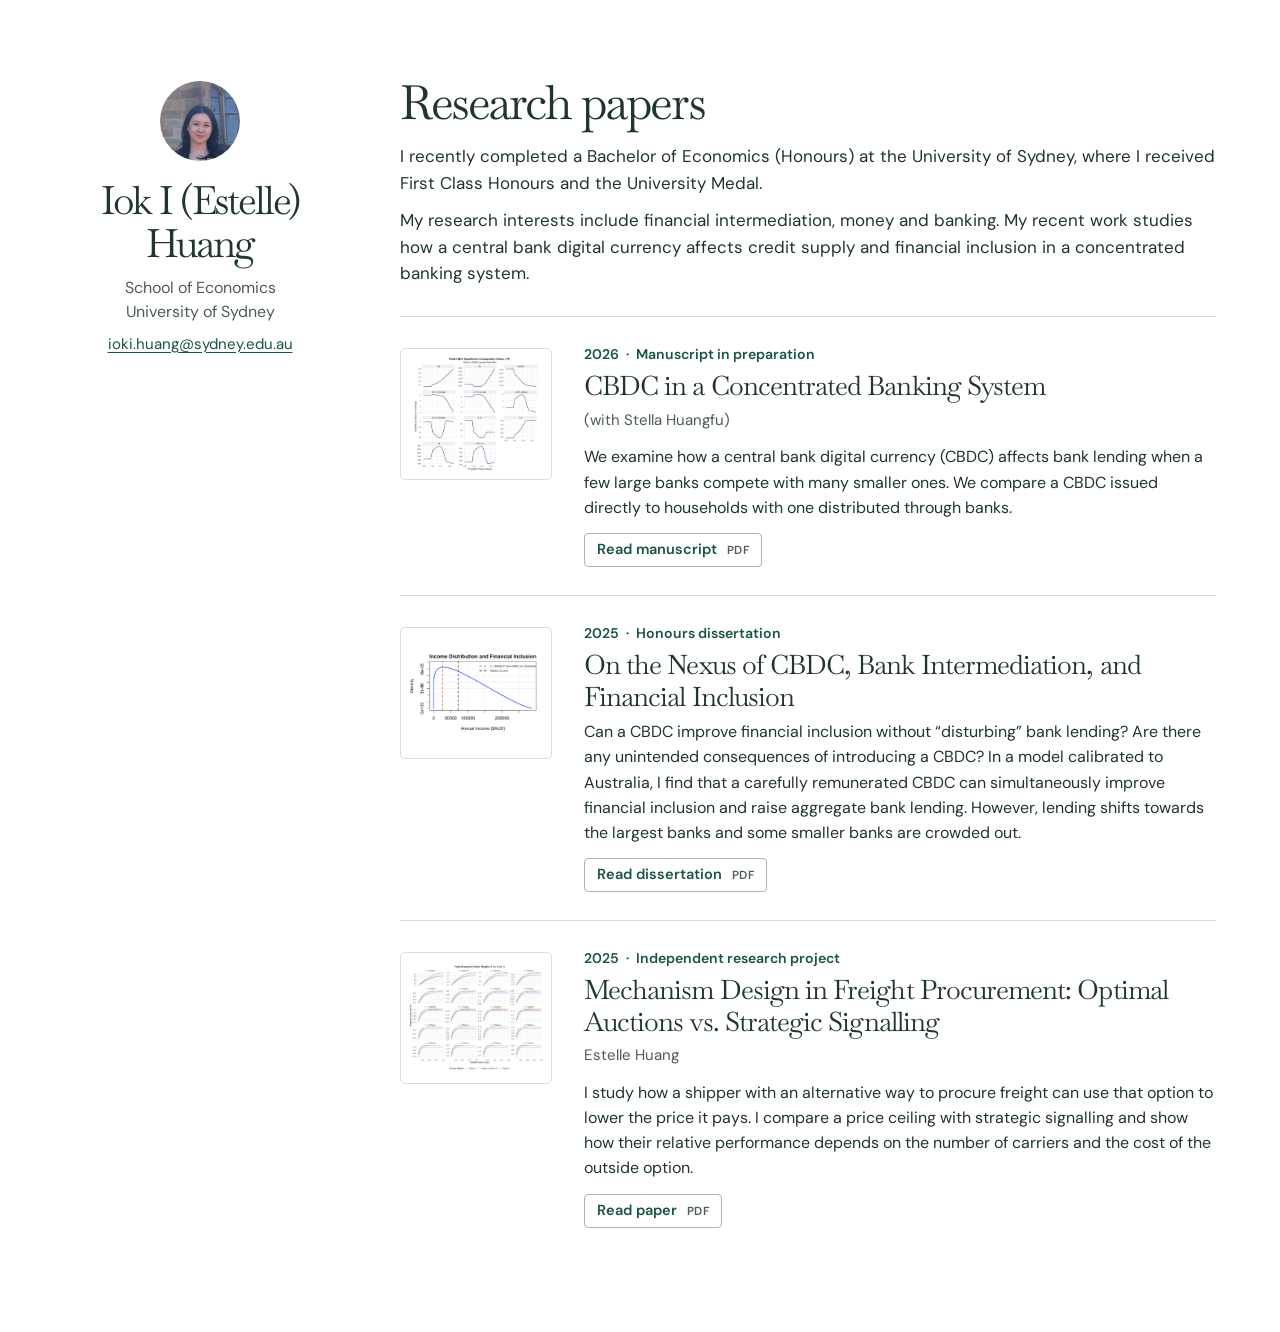
==== index.html @ 50a2ce6f "Update author name and research descriptions in index.html" ====
<!doctype html>
<html lang="en-AU">
<head>
  <meta charset="utf-8">
  <meta name="viewport" content="width=device-width, initial-scale=1">
  <meta name="theme-color" content="#ffffff">
  <meta name="description" content="Research papers by Estelle Huang at the University of Sydney on money, banking and mechanism design.">
  <title>Estelle Huang | Economics</title>
  <link rel="icon" href="assets/eh.png" type="image/png">
  <link rel="stylesheet" href="assets/minimal-light.css">
  <link rel="stylesheet" href="assets/site.css">
</head>
<body>
  <a class="skip-link" href="#research">Skip to research papers</a>
  <div class="wrapper">
    <header class="profile">
      <img class="avatar" src="assets/IMG_4532.jpg" alt="Estelle Huang" width="80" height="80">
      <div class="identity">
        <h1>Iok I (Estelle) Huang</h1>
        <p>School of Economics<br>University of Sydney</p>
        <a class="email" href="mailto:ioki.huang@sydney.edu.au">ioki.huang@sydney.edu.au</a>
      </div>
    </header>

    <main id="research" class="publications" aria-labelledby="research-title">
      <h2 id="research-title">Research papers</h2>
      <p class="introduction">I recently completed a Bachelor of Economics (Honours) at the University of Sydney, where I received First Class Honours and the University Medal.</p>
      <p class="introduction">My research interests include financial intermediation, money and banking. My recent work studies how a central bank digital currency affects credit supply and financial inclusion in a concentrated banking system.</p>

      <ol class="bibliography">
        <li>
          <article class="pub-row" id="cbdc-manuscript">
            <div class="figure"><img src="assets/manuscript-figure.webp" alt="Model outcomes at different single-tier CBDC interest rates."></div>
            <div class="paper">
              <p class="status">2026 <span>·</span> Manuscript in preparation</p>
              <h3>CBDC in a Concentrated Banking System</h3>
              <p class="author"> (with Stella Huangfu) </p>
              <p>We examine how a central bank digital currency (CBDC) affects bank lending when a few large banks compete with many smaller ones. We compare a CBDC issued directly to households with one distributed through banks.</p>
              <a class="pdf" href="https://drive.google.com/file/d/1VFJ-4-iiqdLWS7LKPB_9tIu6vQuxLjyO/view?usp=sharing" aria-label="Read the CBDC manuscript (PDF)">Read manuscript <span>PDF</span></a>
            </div>
          </article>
        </li>
        <li>
          <article class="pub-row" id="honours-dissertation">
            <div class="figure"><img src="assets/thesis-figure.webp" alt="Estimated income distribution and financial inclusion threshold before CBDC."></div>
            <div class="paper">
              <p class="status">2025 <span>·</span> Honours dissertation</p>
              <h3>On the Nexus of CBDC, Bank Intermediation, and Financial Inclusion</h3>
             <!-- <p class="author"> Estelle Huang · Supervised by Stella Huangfu</p> -->
              <p>Can a CBDC improve financial inclusion without “disturbing” bank lending? Are there any unintended consequences of introducing a CBDC? In a model calibrated to Australia, I find that a carefully remunerated CBDC can simultaneously improve financial inclusion and raise aggregate bank lending. However, lending shifts towards the largest banks and some smaller banks are crowded out.</p>
              <a class="pdf" href="https://drive.google.com/file/d/1VDTWEyO0ee7prb26xp3lHLPDd3twOnn8/view?usp=sharing" aria-label="Read the honours dissertation (PDF)">Read dissertation <span>PDF</span></a>
            </div>
          </article>
        </li>
        <li>
          <article class="pub-row" id="freight-procurement">
            <div class="figure"><img src="assets/freight-figure.webp" alt="Expected freight procurement costs under three auction designs." loading="lazy"></div>
            <div class="paper">
              <p class="status">2025 <span>·</span> Independent research project</p>
              <h3>Mechanism Design in Freight Procurement: Optimal Auctions vs. Strategic Signalling</h3>
              <p class="author">Estelle Huang</p>
              <p>I study how a shipper with an alternative way to procure freight can use that option to lower the price it pays. I compare a price ceiling with strategic signalling and show how their relative performance depends on the number of carriers and the cost of the outside option.</p>
              <a class="pdf" href="https://drive.google.com/file/d/1WZMAMWu3oKyIiSUisJtgsNoVNDAgiQW9/view?usp=sharing" aria-label="Read the revised freight procurement paper (PDF)">Read paper <span>PDF</span></a>
            </div>
          </article>
        </li>
      </ol>
    </main>
  </div>
</body>
</html>
---- assets/minimal-light.css ----
h1, h2, h3 {
  line-height: 1.1; }

h1 {
  font-size: 28px;
  font-weight: 500;
  color: #043361;
  margin: 0 0 20px; }

h2 {
  font-size: 157%;
  font-weight: 500;
  color: #043361;
  margin: 2px 0 15px; }

h3, h4, h5, h6 {
  font-weight: 600;
  color: #043361;
  margin: 0 0 20px; }

p, ul, ol, table, pre, dl {
  margin: 0 0 20px; }

a {
  color: #39c;
  text-decoration: none; }
  a:hover {
    color: #069; }
  a small {
    font-size: 11px;
    color: #777;
    margin-top: -0.3em;
    display: block; }
  a:hover small {
    color: #777; }

strong {
  color: #222;
  font-weight: 500; }

small {
  font-size: 11px; }

img {
  max-width: 100%; }

hr {
  border: 0;
  background: #e5e5e5;
  height: 1px;
  margin: 0 0 20px; }

blockquote {
  border-left: 1px solid #e5e5e5;
  margin: 0;
  padding: 0 0 0 20px;
  font-style: italic; }

code, pre {
  font-family: Monaco, Bitstream Vera Sans Mono, Lucida Console, Terminal, Consolas, Liberation Mono, DejaVu Sans Mono, Courier New, monospace;
  color: #333; }

pre {
  max-width: 500px;
  padding: 8px 15px;
  background: #f8f8f8;
  border-radius: 5px;
  border: 1px solid #e5e5e5;
  overflow-x: auto; }

table {
  width: 100%;
  border-collapse: collapse; }

th, td {
  text-align: left;
  padding: 5px 10px;
  border-bottom: 1px solid #e5e5e5; }

th, dt {
  color: #444; }

dt {
  font-weight: 500; }

position {
  font-size: 1.1rem; }

email {
  font-size: 14px;
  font-family: "Ubuntu Mono", monospace; }

autocolor {
  color: #595959; }

lightonly {
  visibility: visible; }

darkonly {
  visibility: hidden; }

education {
  font-weight: 500;
  font-size: 115%; }

papertitle {
  font-weight: 600;
  font-size: 100%; }

.biblink {
  text-decoration: none;
  display: inline;
  margin-right: 0; }

.fakelink {
  text-decoration: none;
  cursor: pointer; }

.bibref {
  font-size: 70%;
  margin-top: 10px;
  margin-left: 0;
  display: none;
  font-family: monospace; }

.wrapper {
  width: 960px;
  margin: 0 auto; }

header {
  width: 232px;
  float: left;
  position: fixed;
  -webkit-font-smoothing: subpixel-antialiased;
  padding-top: 4em;
  text-align: center; }

section {
  width: 650px;
  float: right;
  padding-top: 4em;
  padding-bottom: 50px; }

footer {
  width: 232px;
  float: left;
  position: fixed;
  bottom: 30px;
  -webkit-font-smoothing: subpixel-antialiased;
  text-align: center; }

.pub-row {
  display: flex;
  align-items: center; }

.image {
  border-radius: 0.35em;
  border: 0;
  display: inline-block;
  position: relative; }
  .image:before {
    transition: opacity 0.2s ease-in-out;
    border-radius: 0.35em;
    content: '';
    display: block;
    height: 100%;
    left: 0;
    opacity: 0.5;
    position: absolute;
    top: 0;
    width: 100%; }
  .image.avatar {
    border-radius: 100%; }
    .image.avatar:before {
      display: none; }
    .image.avatar img {
      border-radius: 100%;
      width: 45%;
      padding: 20px; }

#header .image.avatar {
  margin: 0 0 1em 0;
  width: 8em; }

.social-icons a {
  display: inline-block;
  height: 2.4rem;
  width: 2.4rem;
  background-color: transparent;
  color: #043361 !important;
  border-radius: 100%;
  text-align: center;
  font-size: 1.15rem;
  line-height: 2.5rem;
  margin: 0 5px 0 0; }
  .social-icons a:last-child {
    margin-right: 0; }
  .social-icons a:hover {
    background-color: white;
    color: black !important;
    transform: scale(1.2); }
.social-icons .ai-google-scholar {
  font-size: 1.2rem; }
.social-icons .ai-cv {
  font-size: 1.3rem; }

.icon-button {
  background-color: white;
  border-radius: 3.6rem;
  cursor: pointer;
  display: inline-block;
  font-size: 2rem;
  height: 3.6rem;
  line-height: 3.6rem;
  margin: 0 5px;
  position: relative;
  text-align: center;
  -webkit-user-select: none;
  user-select: none;
  width: 3.6rem; }
  .icon-button span {
    border-radius: 0;
    display: block;
    height: 0;
    left: 50%;
    margin: 0;
    position: absolute;
    top: 50%;
    transition: all 0.3s;
    width: 0; }
  .icon-button:hover span {
    width: 3.6rem;
    height: 3.6rem;
    border-radius: 3.6rem;
    margin: -1.8rem; }
  .icon-button i {
    background: none;
    color: white;
    height: 3.6rem;
    left: 0;
    line-height: 3.6rem;
    position: absolute;
    top: 0;
    transition: all 0.3s;
    width: 3.6rem;
    z-index: 10; }
  .icon-button .icon-twitter {
    color: #4099ff; }
  .icon-button .icon-facebook {
    color: #4286f4; }
  .icon-button .icon-github {
    color: #000; }
  .icon-button .icon-linkedin {
    color: #0077b5; }
  .icon-button:hover .icon-twitter, .icon-button:hover .icon-facebook, .icon-button:hover .icon-github, .icon-button:hover .icon-linkedin {
    color: white; }

.twitter span {
  background-color: #4099ff; }

.facebook span {
  background-color: #4286f4; }

.linkedin span {
  background-color: #0077b5; }

.github span {
  background-color: #000; }

header ul {
  list-style: none;
  height: 40px;
  padding: 0;
  background: #f4f4f4;
  border-radius: 5px;
  border: 1px solid #e0e0e0;
  width: 270px; }
  header ul li {
    width: 89px;
    float: left;
    border-right: 1px solid #e0e0e0;
    height: 40px; }
    header ul li:first-child a {
      border-radius: 5px 0 0 5px; }
    header ul li:last-child a {
      border-radius: 0 5px 5px 0; }
  header ul li + li + li {
    border-right: none;
    width: 89px; }
  header ul a {
    line-height: 1;
    font-size: 11px;
    color: #999;
    display: block;
    text-align: center;
    padding-top: 6px;
    height: 34px; }
    header ul a:hover {
      color: #999; }
    header ul a:active {
      background-color: #f0f0f0; }
    header ul a strong {
      font-size: 14px;
      display: block;
      color: #222; }

@media print, screen and (max-width: 960px) {
  body {
    word-wrap: break-word;
    padding: 15px; }

  div.wrapper {
    width: auto;
    margin: 0; }

  header, section, footer {
    float: none;
    position: static;
    width: auto; }

  header {
    padding: 0; }
    header a small {
      display: inline; }
    header ul {
      position: absolute;
      right: 50px;
      top: 52px; }

  section {
    border-top: 1px solid #e5e5e5;
    padding: 20px 0;
    margin: 0 0 20px; }

  pre, code {
    word-wrap: normal; }

  .image.avatar img {
    width: 117px; }

  #head1o2, #head2o2 {
    visibility: hidden; } }
@media print, screen and (max-width: 480px) {
  .pub-row {
    display: block; }

  header ul {
    width: 99%; }

  header ul li, header ul li + li + li {
    width: 33%; }

  .image.avatar img {
    width: 95px; } }
@media print {
  body {
    padding: 0.4in;
    font-size: 12pt;
    color: #444; } }
---- assets/site.css ----
/* Estelle Huang's customisation of Yaoyao Liu's Minimal Light academic homepage. */
@font-face {
  font-family: Baskervville;
  src: url("baskervville.woff2") format("woff2");
  font-display: swap;
}
@font-face {
  font-family: "DM Sans";
  src: url("dmsans.woff2") format("woff2");
  font-weight: 400 700;
  font-display: swap;
}
:root {
  --ink: #20352f;
  --green: #19553f;
  --muted: #4d5d56;
  --rule: #d7e0d9;
  --serif: Baskervville, Georgia, serif;
  --sans: "DM Sans", Arial, sans-serif;
}
* { box-sizing: border-box; }
body {
  margin: 0;
  padding: 0;
  background: white;
  color: var(--ink);
  font: 400 1rem/1.57 var(--sans);
}
div.wrapper {
  display: grid;
  grid-template-columns: minmax(13rem, 17rem) minmax(0, 51rem);
  gap: clamp(2.2rem, 5vw, 5rem);
  width: min(90%, 75rem);
  margin: 0 auto;
  padding: clamp(2.8rem, 6vw, 5.5rem) 0;
}
header.profile {
  position: sticky;
  float: none;
  top: 2rem;
  width: auto;
  align-self: start;
  padding: .25rem 0 1.75rem;
  text-align: center;
}
.avatar { display: block; border-radius: 50%; margin: 0 auto 1.15rem; }
h1, h2, h3 { font-family: var(--serif); font-weight: 400; color: var(--ink); }
h1 { margin: 0 0 .65rem; font-size: 2.45rem; letter-spacing: -.055em; }
.identity p { margin: 0; line-height: 1.5; color: var(--muted); }
.identity { min-width: 0; }
.identity .email {
  display: inline-block;
  margin-top: .55rem;
  max-width: 100%;
  overflow-wrap: anywhere;
  color: var(--green);
  font-size: .94rem;
  text-decoration: underline;
  text-underline-offset: .18em;
}
h2 { margin: 0 0 .9rem; font-size: clamp(2.25rem, 3.7vw, 3rem); letter-spacing: -.052em; }
.introduction { margin: 0 0 1.8rem; max-width: 68ch; font-size: 1.0625rem; }
.introduction:has(+ .introduction) { margin-bottom: .65rem; }
.bibliography { list-style: none; padding: 0; margin: 0; }
.bibliography li { border-top: 1px solid var(--rule); }
.pub-row {
  display: grid;
  grid-template-columns: minmax(7rem, 9.5rem) minmax(0, 1fr);
  column-gap: clamp(1.3rem, 2.5vw, 2.3rem);
  align-items: start;
  padding: 1.75rem 0;
}
.figure {
  margin-top: .2rem;
  display: grid;
  place-items: center;
  aspect-ratio: 1.15;
  padding: .5rem;
  border: 1px solid var(--rule);
  border-radius: 5px;
}
.figure img { display: block; width: 100%; height: 100%; min-height: 0; object-fit: contain; }
.paper p { margin: 0; }
.paper .status {
  color: var(--green);
  font-size: .88rem;
  font-weight: 600;
  line-height: 1.4;
}
.status span { margin-inline: .25rem; }
h3 {
  font-size: clamp(1.45rem, 2.1vw, 1.8rem);
  letter-spacing: -.035em;
  line-height: 1.17;
  margin: .35rem 0 .45rem;
}
.paper .author { color: var(--muted); font-size: .94rem; margin-bottom: .75rem; }
a.pdf {
  display: inline-flex;
  gap: .6rem;
  align-items: baseline;
  border: 1px solid #a5b9ac;
  border-radius: 4px;
  margin-top: .85rem;
  padding: .35rem .75rem;
  font: 600 .91rem/1.4 var(--sans);
  color: var(--green);
}
.pdf span { color: var(--muted); font-size: .73rem; letter-spacing: .04em; }
a.pdf:hover { color: var(--green); background: #eff6f0; border-color: var(--green); }
a:focus-visible { outline: 3px solid #26724d; outline-offset: 4px; }
.skip-link { position: absolute; top: -6rem; left: 1rem; padding: .45rem 1rem; background: white; color: var(--green); }
.skip-link:focus { top: .5rem; }
@media (max-width: 52rem) {
  div.wrapper { display: block; width: min(89%, 43rem); padding-block: 2rem; }
  header.profile { position: static; display: flex; align-items: center; gap: 1.1rem; text-align: left; padding: 0 0 2rem; }
  .avatar { width: 3.7rem; height: 3.7rem; margin: 0; }
  h1 { font-size: 2rem; margin-bottom: .25rem; }
  .identity p { font-size: .94rem; }
  .pub-row { grid-template-columns: 7.6rem minmax(0, 1fr); }
}
@media (max-width: 36rem) {
  div.wrapper { width: calc(100% - 2.6rem); }
  .pub-row { display: block; padding: 1.45rem 0; }
  .figure { display: none; }
  .introduction { font-size: 1rem; }
  a.pdf { min-height: 2.6rem; align-items: center; }
}
@media print {
  div.wrapper { display: block; width: 100%; padding: 0; }
  header.profile { position: static; text-align: left; padding-bottom: 1rem; }
  .avatar { display: none; }
  .pub-row { break-inside: avoid; }
}
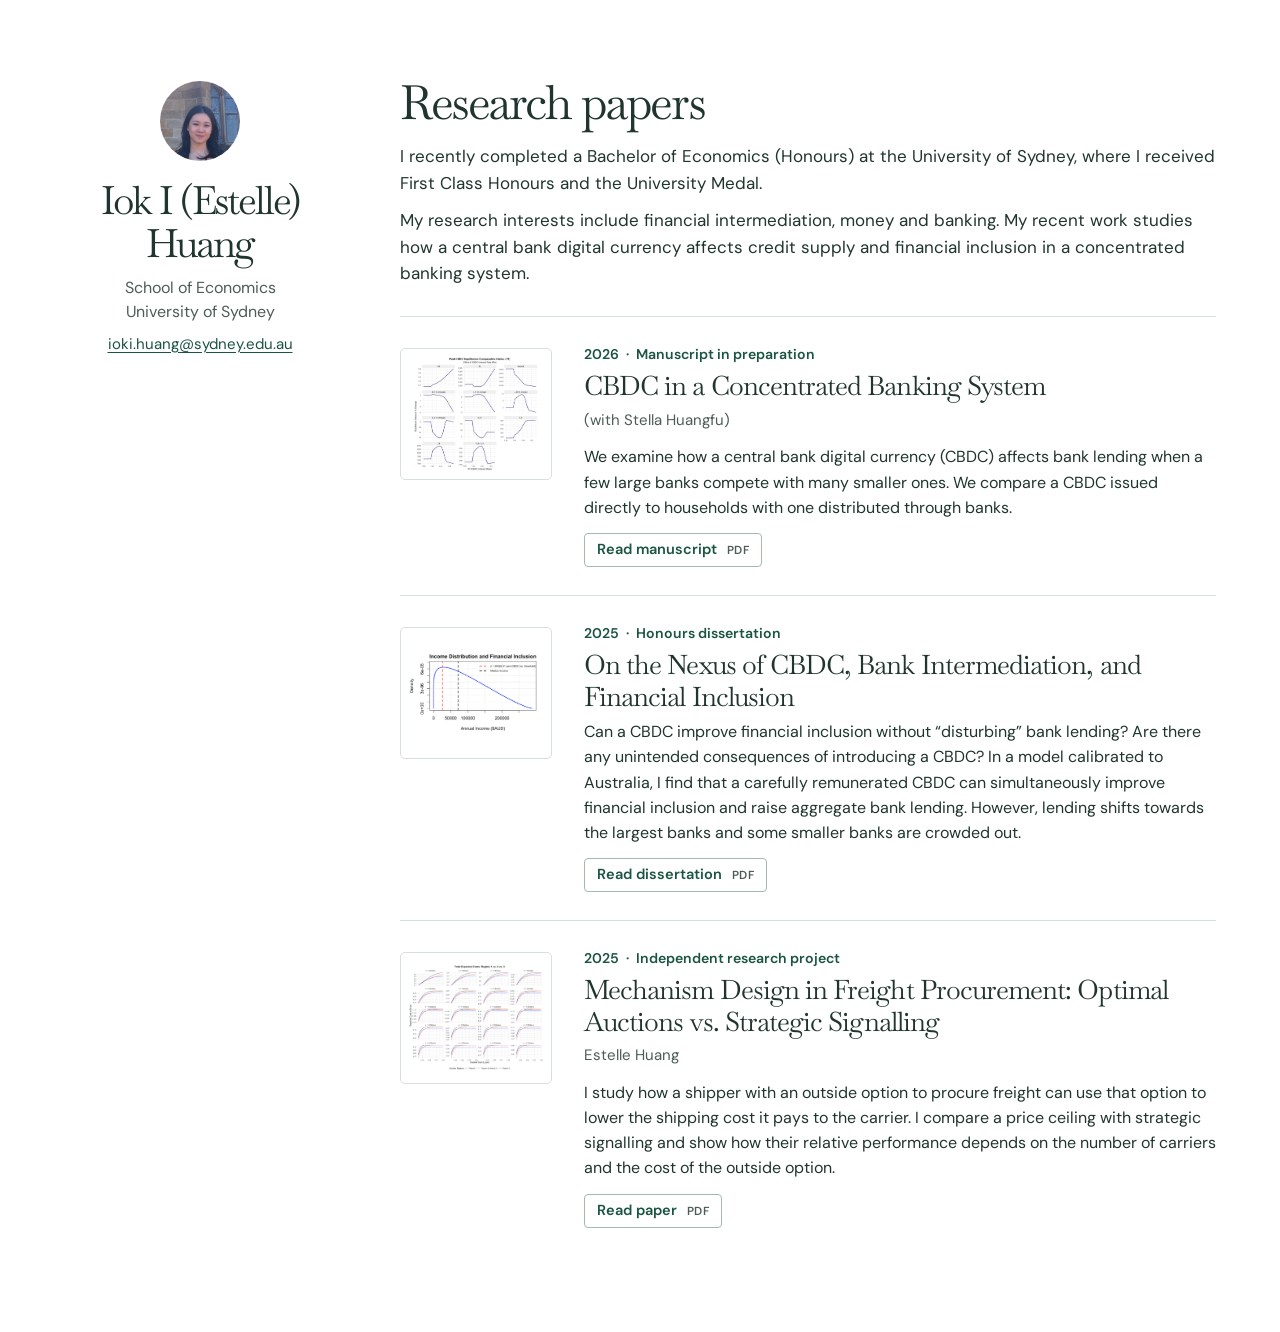
==== commit c1ce6547: "Revise project description for clarity Updated the description of the research project to clarify th" ====
--- a/index.html
+++ b/index.html
@@ -59,7 +59,7 @@
               <p class="status">2025 <span>·</span> Independent research project</p>
               <h3>Mechanism Design in Freight Procurement: Optimal Auctions vs. Strategic Signalling</h3>
               <p class="author">Estelle Huang</p>
-              <p>I study how a shipper with an alternative way to procure freight can use that option to lower the price it pays. I compare a price ceiling with strategic signalling and show how their relative performance depends on the number of carriers and the cost of the outside option.</p>
+              <p>I study how a shipper with an outside option to procure freight can use that option to lower the shipping cost it pays to the carrier. I compare a price ceiling with strategic signalling and show how their relative performance depends on the number of carriers and the cost of the outside option.</p>
               <a class="pdf" href="https://drive.google.com/file/d/1WZMAMWu3oKyIiSUisJtgsNoVNDAgiQW9/view?usp=sharing" aria-label="Read the revised freight procurement paper (PDF)">Read paper <span>PDF</span></a>
             </div>
           </article>
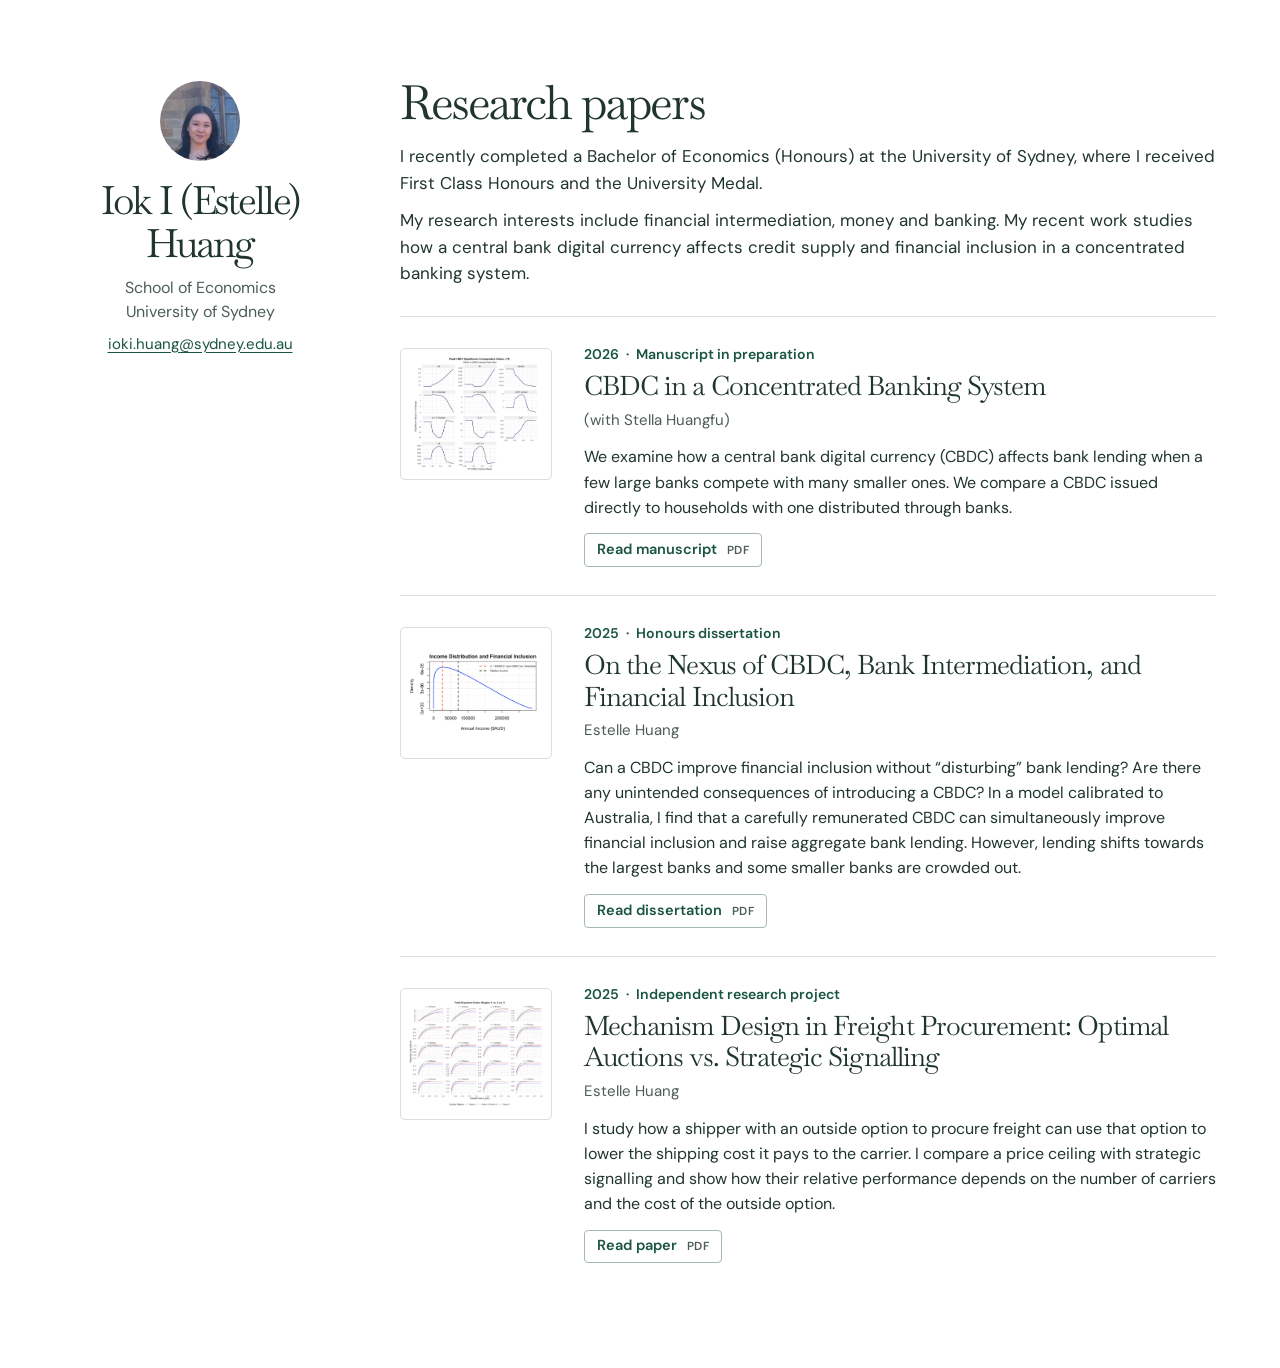
==== commit 0816e621: "Update author information in index.html" ====
--- a/index.html
+++ b/index.html
@@ -46,7 +46,7 @@
             <div class="paper">
               <p class="status">2025 <span>·</span> Honours dissertation</p>
               <h3>On the Nexus of CBDC, Bank Intermediation, and Financial Inclusion</h3>
-             <!-- <p class="author"> Estelle Huang · Supervised by Stella Huangfu</p> -->
+             <p class="author"> Estelle Huang </p> 
               <p>Can a CBDC improve financial inclusion without “disturbing” bank lending? Are there any unintended consequences of introducing a CBDC? In a model calibrated to Australia, I find that a carefully remunerated CBDC can simultaneously improve financial inclusion and raise aggregate bank lending. However, lending shifts towards the largest banks and some smaller banks are crowded out.</p>
               <a class="pdf" href="https://drive.google.com/file/d/1VDTWEyO0ee7prb26xp3lHLPDd3twOnn8/view?usp=sharing" aria-label="Read the honours dissertation (PDF)">Read dissertation <span>PDF</span></a>
             </div>
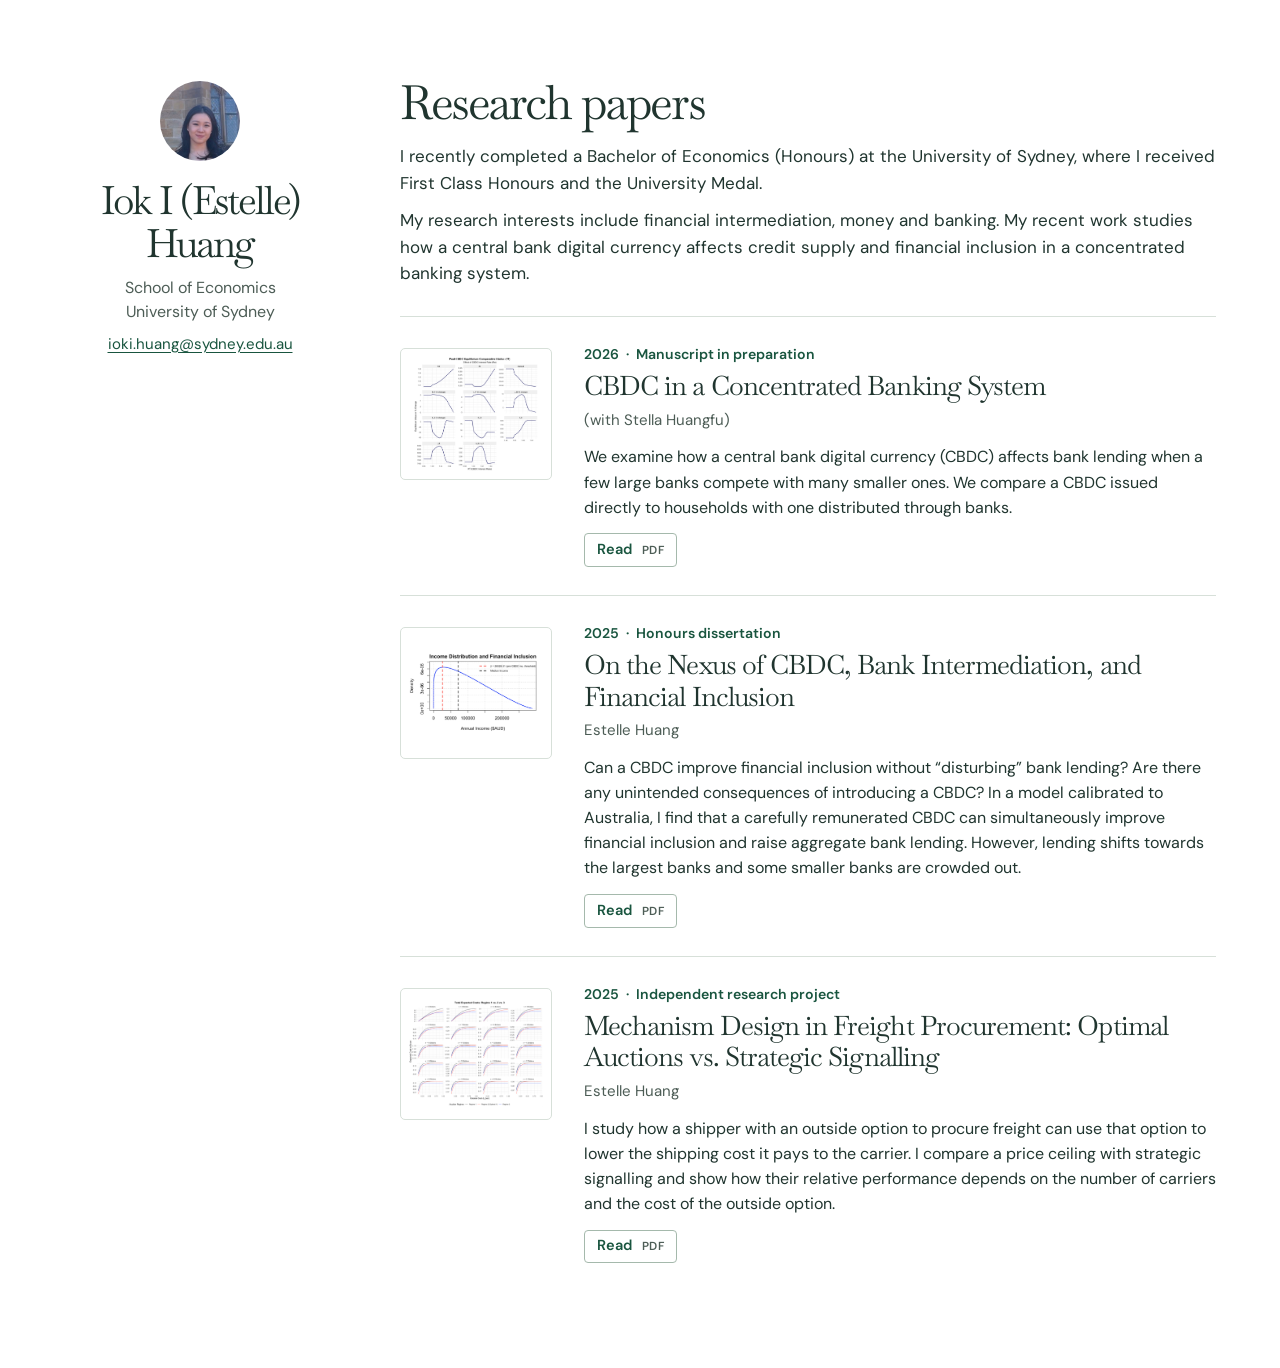
==== commit d65a4e86: "Update PDF links in index.html" ====
--- a/index.html
+++ b/index.html
@@ -36,7 +36,7 @@
               <h3>CBDC in a Concentrated Banking System</h3>
               <p class="author"> (with Stella Huangfu) </p>
               <p>We examine how a central bank digital currency (CBDC) affects bank lending when a few large banks compete with many smaller ones. We compare a CBDC issued directly to households with one distributed through banks.</p>
-              <a class="pdf" href="https://drive.google.com/file/d/1VFJ-4-iiqdLWS7LKPB_9tIu6vQuxLjyO/view?usp=sharing" aria-label="Read the CBDC manuscript (PDF)">Read manuscript <span>PDF</span></a>
+              <a class="pdf" href="https://drive.google.com/file/d/1VFJ-4-iiqdLWS7LKPB_9tIu6vQuxLjyO/view?usp=sharing" aria-label="Read the CBDC manuscript (PDF)">Read <span>PDF</span></a>
             </div>
           </article>
         </li>
@@ -48,7 +48,7 @@
               <h3>On the Nexus of CBDC, Bank Intermediation, and Financial Inclusion</h3>
              <p class="author"> Estelle Huang </p> 
               <p>Can a CBDC improve financial inclusion without “disturbing” bank lending? Are there any unintended consequences of introducing a CBDC? In a model calibrated to Australia, I find that a carefully remunerated CBDC can simultaneously improve financial inclusion and raise aggregate bank lending. However, lending shifts towards the largest banks and some smaller banks are crowded out.</p>
-              <a class="pdf" href="https://drive.google.com/file/d/1VDTWEyO0ee7prb26xp3lHLPDd3twOnn8/view?usp=sharing" aria-label="Read the honours dissertation (PDF)">Read dissertation <span>PDF</span></a>
+              <a class="pdf" href="https://drive.google.com/file/d/1VDTWEyO0ee7prb26xp3lHLPDd3twOnn8/view?usp=sharing" aria-label="Read the honours dissertation (PDF)">Read <span>PDF</span></a>
             </div>
           </article>
         </li>
@@ -60,7 +60,7 @@
               <h3>Mechanism Design in Freight Procurement: Optimal Auctions vs. Strategic Signalling</h3>
               <p class="author">Estelle Huang</p>
               <p>I study how a shipper with an outside option to procure freight can use that option to lower the shipping cost it pays to the carrier. I compare a price ceiling with strategic signalling and show how their relative performance depends on the number of carriers and the cost of the outside option.</p>
-              <a class="pdf" href="https://drive.google.com/file/d/1WZMAMWu3oKyIiSUisJtgsNoVNDAgiQW9/view?usp=sharing" aria-label="Read the revised freight procurement paper (PDF)">Read paper <span>PDF</span></a>
+              <a class="pdf" href="https://drive.google.com/file/d/1WZMAMWu3oKyIiSUisJtgsNoVNDAgiQW9/view?usp=sharing" aria-label="Read the revised freight procurement paper (PDF)">Read <span>PDF</span></a>
             </div>
           </article>
         </li>
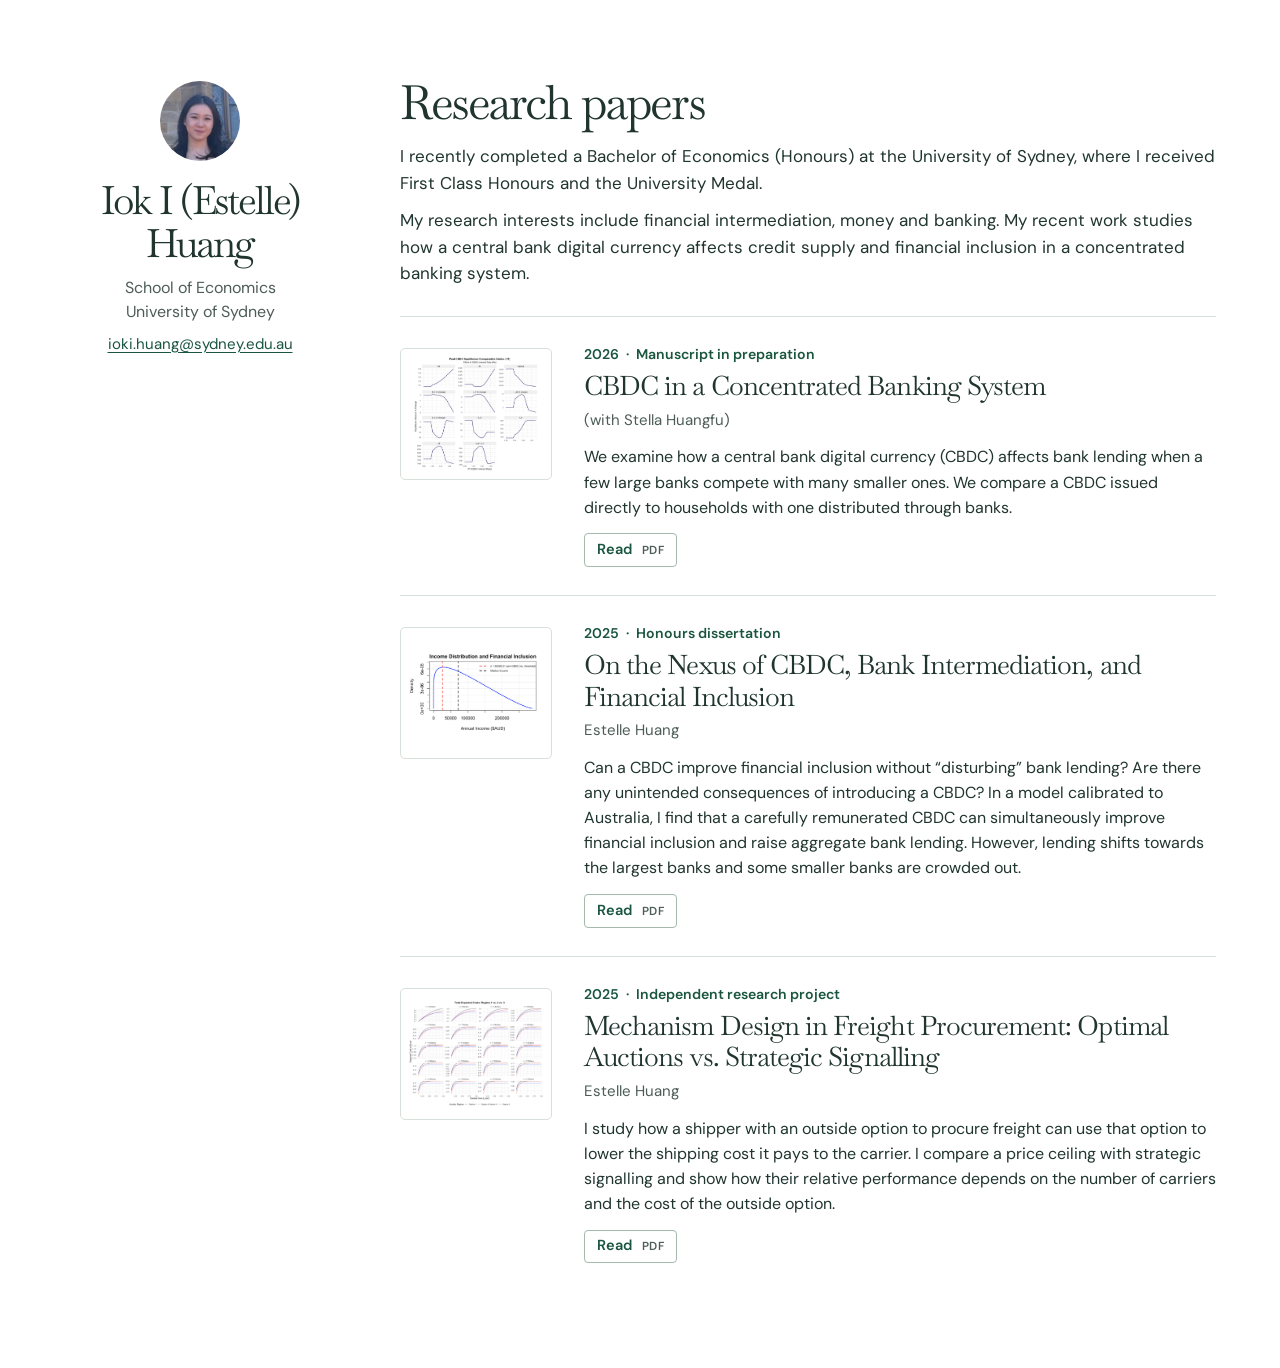
==== commit cf91eef4: "Update avatar image source in index.html" ====
--- a/index.html
+++ b/index.html
@@ -14,7 +14,7 @@
   <a class="skip-link" href="#research">Skip to research papers</a>
   <div class="wrapper">
     <header class="profile">
-      <img class="avatar" src="assets/IMG_4532.jpg" alt="Estelle Huang" width="80" height="80">
+      <img class="avatar" src="assets/IMG_4533.jpg" alt="Estelle Huang" width="80" height="80">
       <div class="identity">
         <h1>Iok I (Estelle) Huang</h1>
         <p>School of Economics<br>University of Sydney</p>
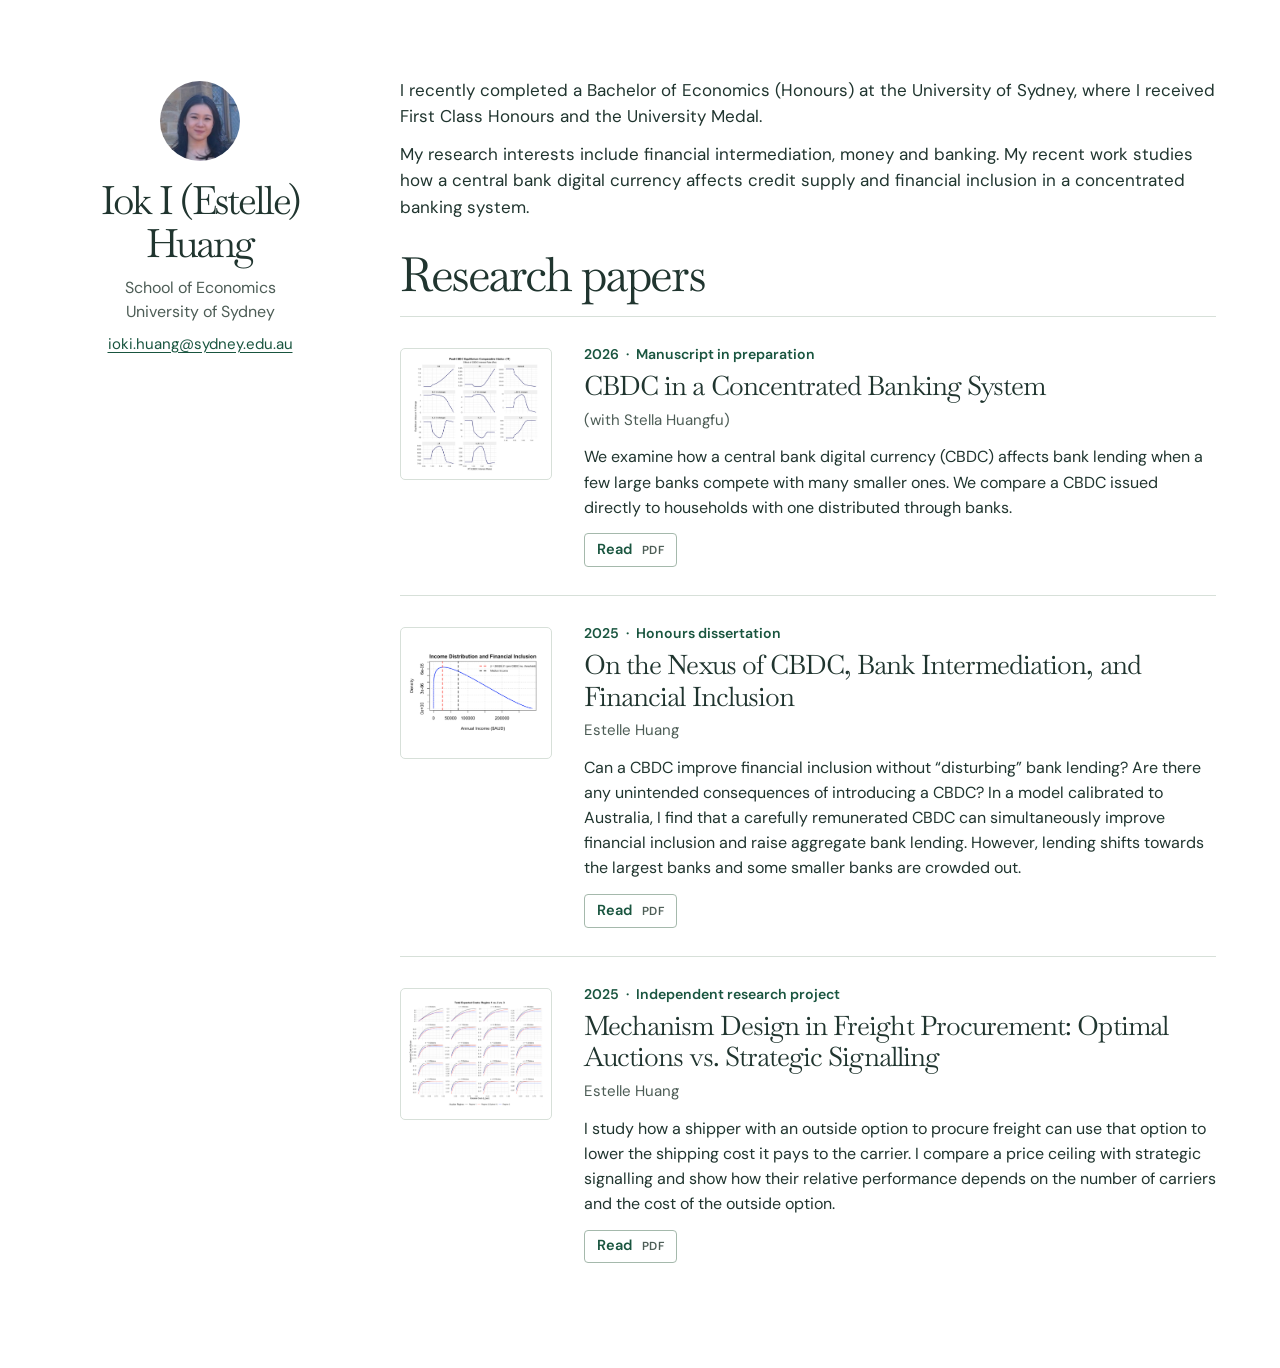
==== commit b15427c1: "Fix header structure by moving research title" ====
--- a/index.html
+++ b/index.html
@@ -23,10 +23,9 @@
     </header>
 
     <main id="research" class="publications" aria-labelledby="research-title">
-      <h2 id="research-title">Research papers</h2>
       <p class="introduction">I recently completed a Bachelor of Economics (Honours) at the University of Sydney, where I received First Class Honours and the University Medal.</p>
       <p class="introduction">My research interests include financial intermediation, money and banking. My recent work studies how a central bank digital currency affects credit supply and financial inclusion in a concentrated banking system.</p>
-
+      <h2 id="research-title">Research papers</h2>
       <ol class="bibliography">
         <li>
           <article class="pub-row" id="cbdc-manuscript">
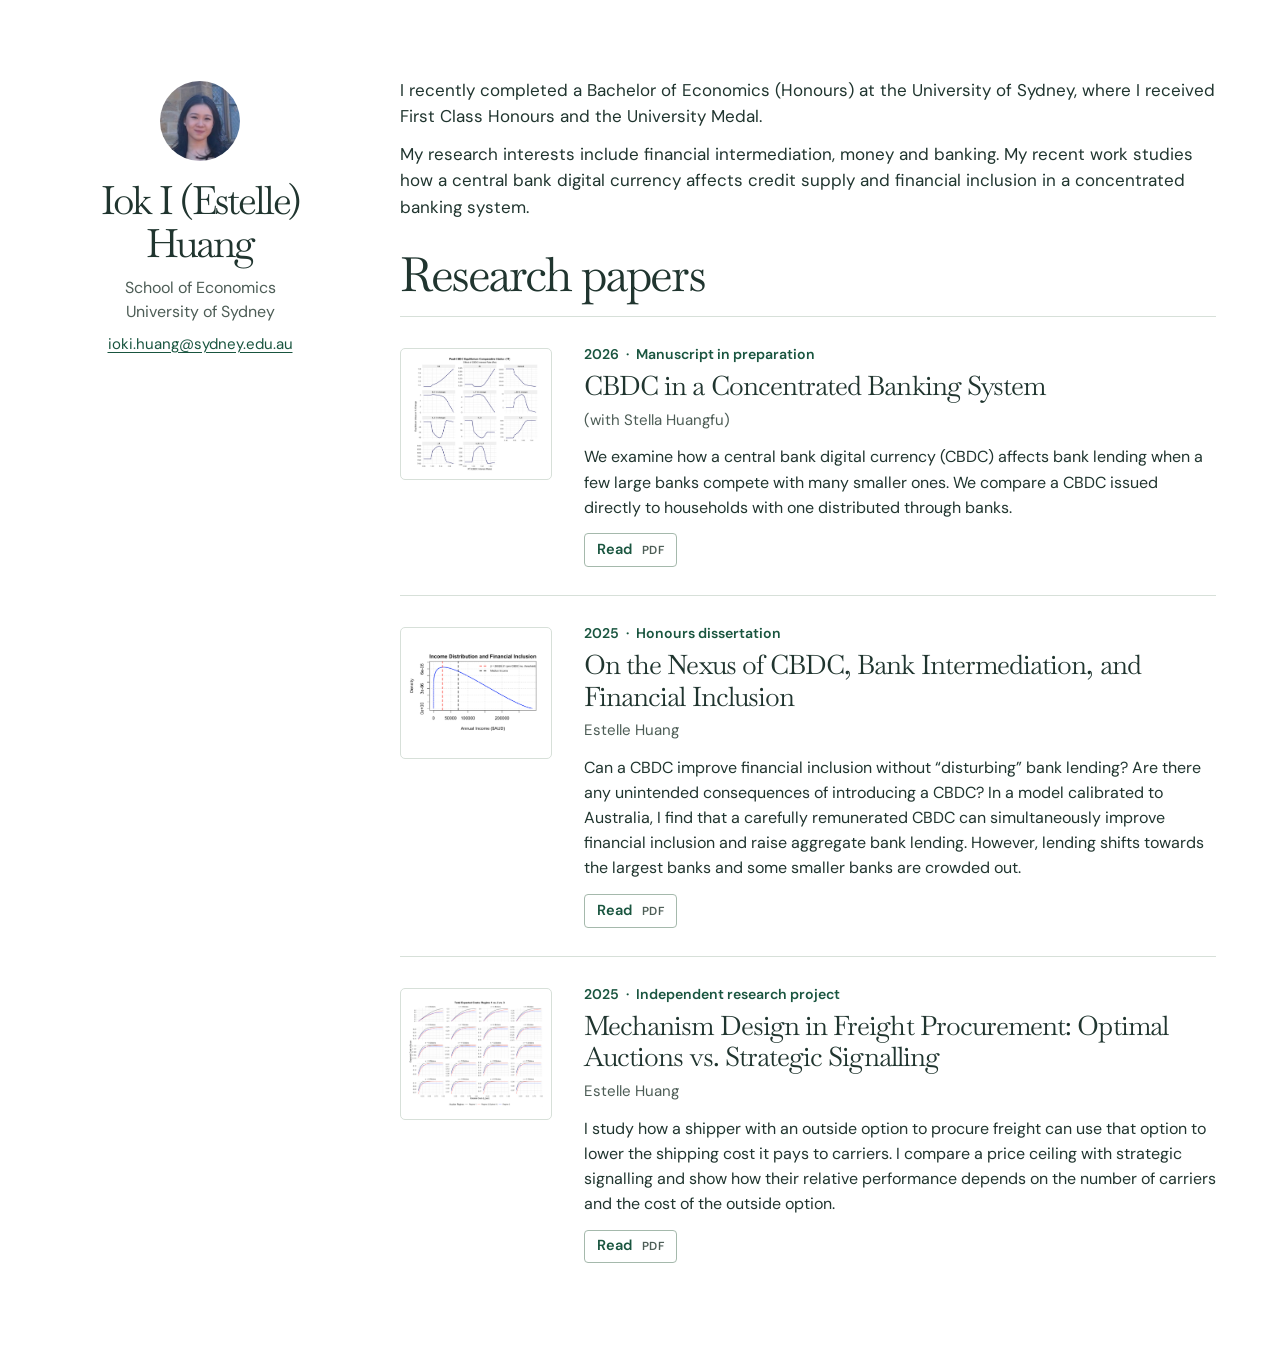
==== commit 3d1bb5db: "Fix grammatical error in project description" ====
--- a/index.html
+++ b/index.html
@@ -58,7 +58,7 @@
               <p class="status">2025 <span>·</span> Independent research project</p>
               <h3>Mechanism Design in Freight Procurement: Optimal Auctions vs. Strategic Signalling</h3>
               <p class="author">Estelle Huang</p>
-              <p>I study how a shipper with an outside option to procure freight can use that option to lower the shipping cost it pays to the carrier. I compare a price ceiling with strategic signalling and show how their relative performance depends on the number of carriers and the cost of the outside option.</p>
+              <p>I study how a shipper with an outside option to procure freight can use that option to lower the shipping cost it pays to carriers. I compare a price ceiling with strategic signalling and show how their relative performance depends on the number of carriers and the cost of the outside option.</p>
               <a class="pdf" href="https://drive.google.com/file/d/1WZMAMWu3oKyIiSUisJtgsNoVNDAgiQW9/view?usp=sharing" aria-label="Read the revised freight procurement paper (PDF)">Read <span>PDF</span></a>
             </div>
           </article>
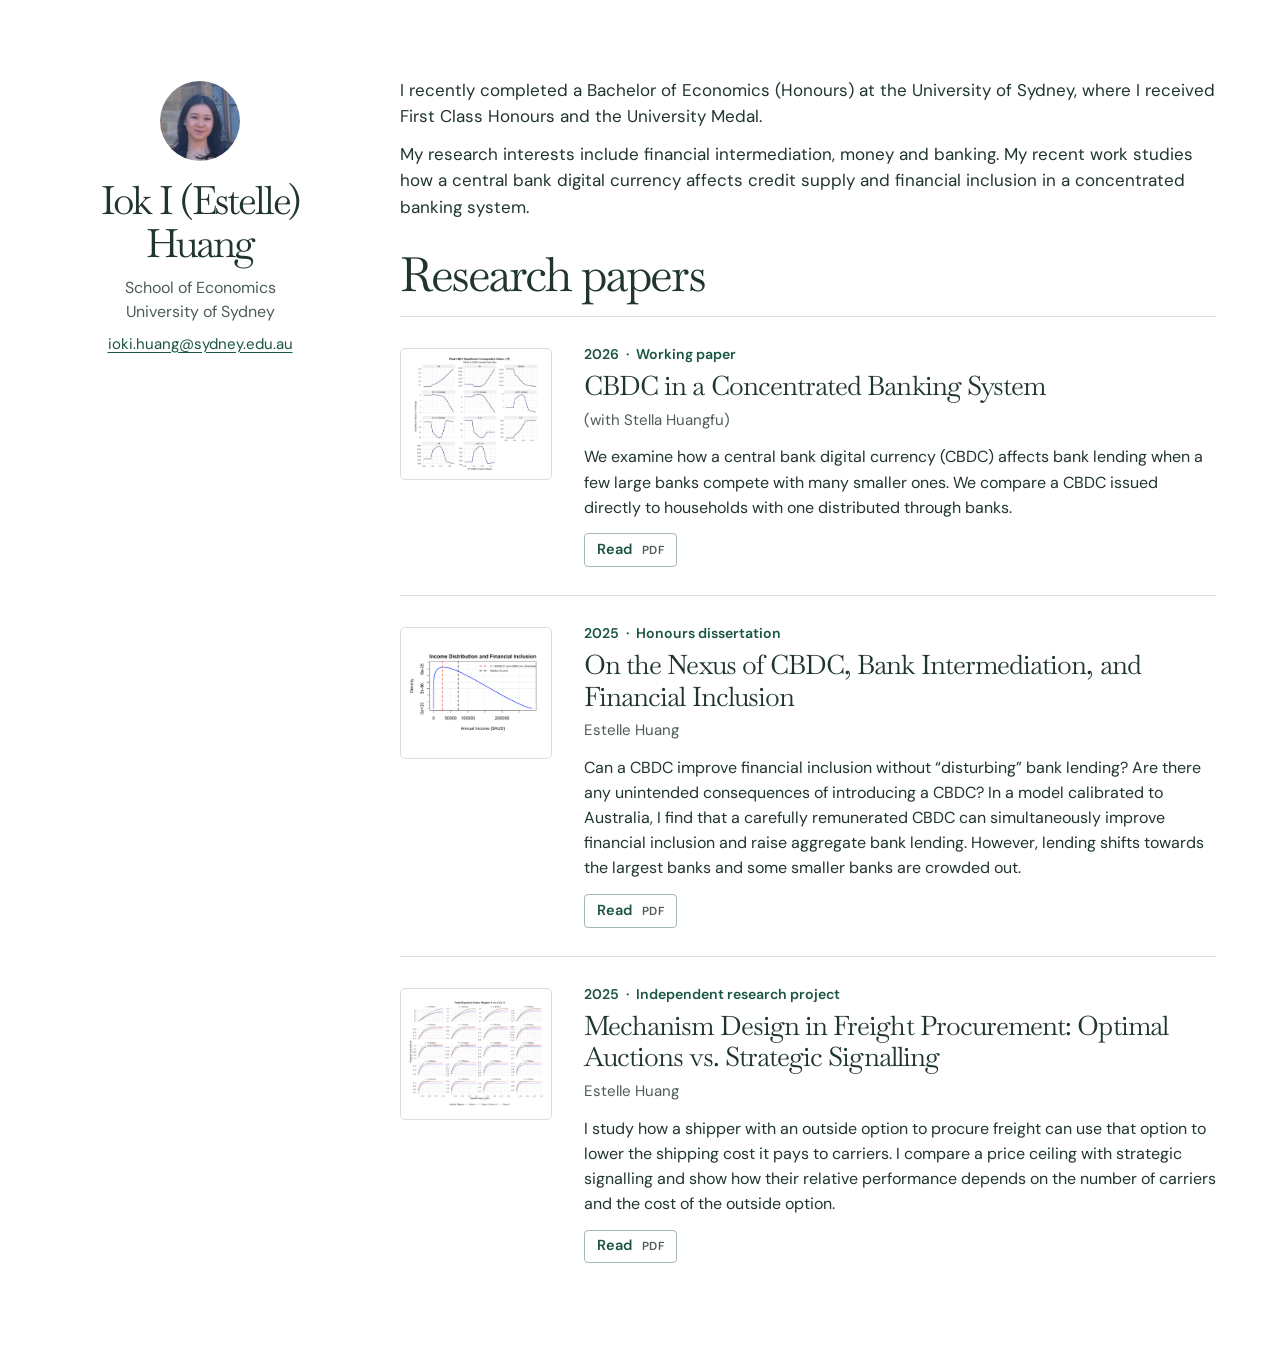
==== commit e5b739cd: "Update manuscript status from 'in preparation' to 'working paper'" ====
--- a/index.html
+++ b/index.html
@@ -31,7 +31,7 @@
           <article class="pub-row" id="cbdc-manuscript">
             <div class="figure"><img src="assets/manuscript-figure.webp" alt="Model outcomes at different single-tier CBDC interest rates."></div>
             <div class="paper">
-              <p class="status">2026 <span>·</span> Manuscript in preparation</p>
+              <p class="status">2026 <span>·</span> Working paper</p>
               <h3>CBDC in a Concentrated Banking System</h3>
               <p class="author"> (with Stella Huangfu) </p>
               <p>We examine how a central bank digital currency (CBDC) affects bank lending when a few large banks compete with many smaller ones. We compare a CBDC issued directly to households with one distributed through banks.</p>
